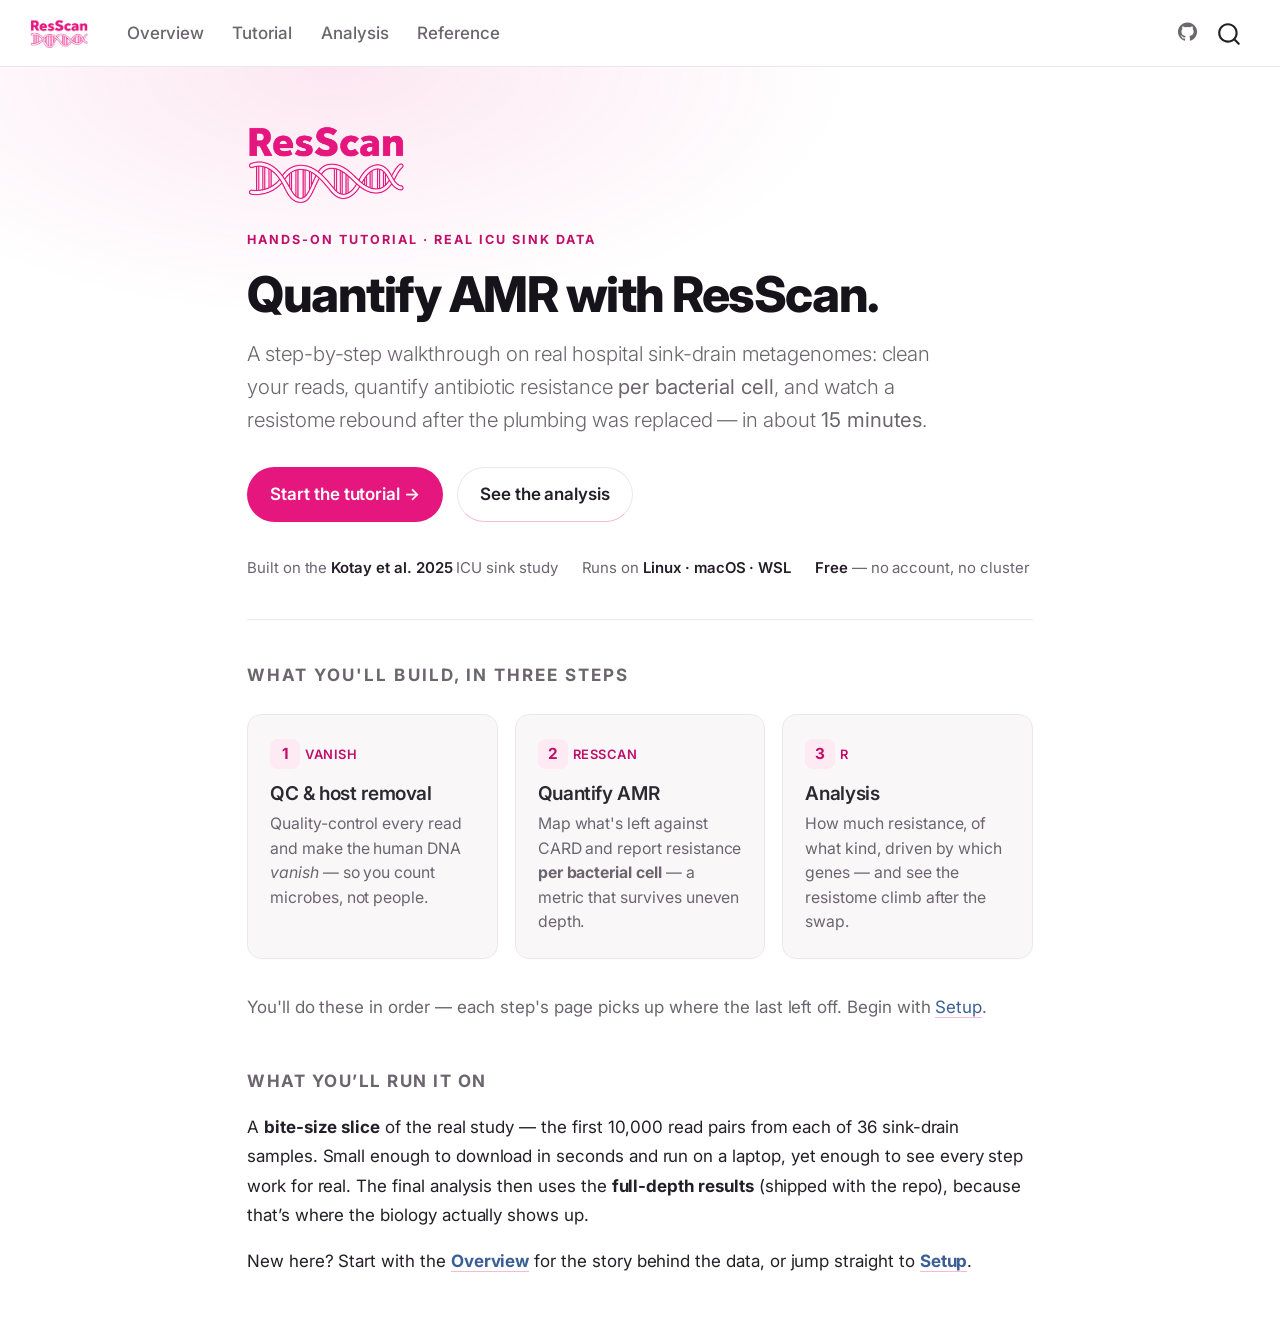
==== docs/index.html @ 4ffc07d5 "ResScan tutorial site" ====
<!DOCTYPE html>
<html xmlns="http://www.w3.org/1999/xhtml" lang="en" xml:lang="en"><head>

<meta charset="utf-8">
<meta name="generator" content="quarto-1.10.18">

<meta name="viewport" content="width=device-width, initial-scale=1.0, user-scalable=yes">

<meta name="description" content="Clean your reads, quantify resistance per bacterial cell with ResScan, and watch a hospital resistome rebound — a hands-on tutorial on real data.">

<title>ResScan Tutorial — quantify metagenomic AMR, hands-on with real data – ResScan Tutorial</title>
<style>
/* Default styles provided by pandoc.
** See https://pandoc.org/MANUAL.html#variables-for-html for config info.
*/
span.smallcaps{font-variant: small-caps;}
div.columns{display: flex; gap: 1.5em;}
div.column{flex: auto;}
@media screen {
div.columns{gap: min(4vw, 1.5em);}
div.column{overflow-x: auto;}
}
div.hanging-indent{margin-left: 1.5em; text-indent: -1.5em;}
ul.task-list{list-style: none;}
ul.task-list li input[type="checkbox"] {
  width: 0.8em;
  margin: 0 0.8em 0.2em -1em; /* quarto-specific, see https://github.com/quarto-dev/quarto-cli/issues/4556 */ 
  vertical-align: middle;
}
</style>


<script src="site_libs/quarto-nav/quarto-nav.js"></script>
<script src="site_libs/clipboard/clipboard.min.js"></script>
<script src="site_libs/quarto-search/autocomplete.umd.js"></script>
<script src="site_libs/quarto-search/fuse.min.js"></script>
<script src="site_libs/quarto-search/quarto-search.js"></script>
<meta name="quarto:offset" content="./">
<link href="./favicon.png" rel="icon" type="image/png">
<script src="site_libs/quarto-html/quarto.js" type="module"></script>
<script src="site_libs/quarto-html/tabsets/tabsets.js" type="module"></script>
<script src="site_libs/quarto-html/popper.min.js"></script>
<script src="site_libs/quarto-html/tippy.umd.min.js"></script>
<script src="site_libs/quarto-html/anchor.min.js"></script>
<link href="site_libs/quarto-html/tippy.css" rel="stylesheet">
<link href="site_libs/quarto-html/quarto-syntax-highlighting-2caa1e2480b4fa786729bb69595b6e9c.css" rel="stylesheet" id="quarto-text-highlighting-styles">
<script src="site_libs/bootstrap/bootstrap.min.js"></script>
<link href="site_libs/bootstrap/bootstrap-icons.css" rel="stylesheet">
<link href="site_libs/bootstrap/bootstrap-21cac9702813ef82957ec0db438e7100.min.css" rel="stylesheet" append-hash="true" id="quarto-bootstrap" data-mode="light">
<script id="quarto-search-options" type="application/json">{
  "location": "navbar",
  "copy-button": false,
  "collapse-after": 3,
  "panel-placement": "end",
  "type": "overlay",
  "limit": 50,
  "keyboard-shortcut": [
    "f",
    "/",
    "s"
  ],
  "show-item-context": false,
  "language": {
    "search-no-results-text": "No results",
    "search-matching-documents-text": "matching documents",
    "search-copy-link-title": "Copy link to search",
    "search-hide-matches-text": "Hide additional matches",
    "search-more-match-text": "more match in this document",
    "search-more-matches-text": "more matches in this document",
    "search-clear-button-title": "Clear",
    "search-text-placeholder": "",
    "search-detached-cancel-button-title": "Cancel",
    "search-submit-button-title": "Submit",
    "search-label": "Search"
  }
}</script>


</head>

<body class="nav-fixed quarto-light">

<div id="quarto-search-results"></div>
  <header id="quarto-header" class="headroom fixed-top">
    <nav class="navbar navbar-expand-lg " data-bs-theme="dark">
      <div class="navbar-container container-fluid">
      <div class="navbar-brand-container mx-auto">
    <a href="./index.html" class="navbar-brand navbar-brand-logo">
    <img src="./logo/ResScanLogo_web.png" alt="ResScan" class="navbar-logo light-content">
    <img src="./logo/ResScanLogo_web.png" alt="ResScan" class="navbar-logo dark-content">
    </a>
    <a class="navbar-brand" href="./index.html">
    <span class="navbar-title">ResScan Tutorial</span>
    </a>
  </div>
            <div id="quarto-search" class="" title="Search"></div>
          <button class="navbar-toggler" type="button" data-bs-toggle="collapse" data-bs-target="#navbarCollapse" aria-controls="navbarCollapse" role="menu" aria-expanded="false" aria-label="Toggle navigation" onclick="if (window.quartoToggleHeadroom) { window.quartoToggleHeadroom(); }">
  <span class="navbar-toggler-icon"></span>
</button>
          <div class="collapse navbar-collapse" id="navbarCollapse">
            <ul class="navbar-nav navbar-nav-scroll me-auto">
  <li class="nav-item">
    <a class="nav-link" href="./overview.html"> 
<span class="menu-text">Overview</span></a>
  </li>  
  <li class="nav-item">
    <a class="nav-link" href="./setup.html"> 
<span class="menu-text">Tutorial</span></a>
  </li>  
  <li class="nav-item">
    <a class="nav-link" href="./analysis.html"> 
<span class="menu-text">Analysis</span></a>
  </li>  
  <li class="nav-item">
    <a class="nav-link" href="./output-reference.html"> 
<span class="menu-text">Reference</span></a>
  </li>  
</ul>
            <ul class="navbar-nav navbar-nav-scroll ms-auto">
  <li class="nav-item compact">
    <a class="nav-link" href="https://github.com/hsgweon/resscan-tutorial"> <i class="bi bi-github" role="img" aria-label="GitHub repository">
</i> 
<span class="menu-text"></span></a>
  </li>  
</ul>
          </div> <!-- /navcollapse -->
            <div class="quarto-navbar-tools">
</div>
      </div> <!-- /container-fluid -->
    </nav>
</header>
<!-- content -->
<div id="quarto-content" class="quarto-container page-columns page-rows-contents page-layout-full page-navbar">
<!-- sidebar -->
<!-- margin-sidebar -->
    
<!-- main -->
<main class="content column-page" id="quarto-document-content"><header id="title-block-header" class="quarto-title-block"></header>




<div class="landing-wrap">
<section class="hero">
  <img class="hero-logo" src="logo/ResScanLogo_web.png" alt="ResScan">
  <div class="eyebrow">Hands-on tutorial · real ICU sink data</div>
  <div class="hero-title">Quantify AMR with ResScan.</div>
  <p class="lead">
    A step-by-step walkthrough on real hospital sink-drain metagenomes: clean your
    reads, quantify antibiotic resistance <strong>per bacterial cell</strong>, and
    watch a resistome rebound after the plumbing was replaced — in about
    <strong>15 minutes</strong>.
  </p>
  <div class="cta">
    <a class="btn-primary-cta" href="setup.html">Start the tutorial →</a>
    <a class="btn-ghost-cta" href="analysis.html">See the analysis</a>
  </div>
  <div class="meta-strip">
    <span>Built on the <strong>Kotay et&nbsp;al. 2025</strong> ICU sink study</span>
    <span>Runs on <strong>Linux · macOS · WSL</strong></span>
    <span><strong>Free</strong> — no account, no cluster</span>
  </div>
</section>

<p class="section-eyebrow">What you'll build, in three steps</p>

<div class="workflow">
  <div class="step-card">
    <span class="step-num">1</span>
    <span class="tool">VANISH</span>
    <h3 class="anchored">QC &amp; host removal</h3>
    <p>Quality-control every read and make the human DNA <em>vanish</em> — so you count
    microbes, not people.</p>
  </div>
  <div class="step-card">
    <span class="step-num">2</span>
    <span class="tool">ResScan</span>
    <h3 class="anchored">Quantify AMR</h3>
    <p>Map what's left against CARD and report resistance <strong>per bacterial
    cell</strong> — a metric that survives uneven depth.</p>
  </div>
  <div class="step-card">
    <span class="step-num">3</span>
    <span class="tool">R</span>
    <h3 class="anchored">Analysis</h3>
    <p>How much resistance, of what kind, driven by which genes — and see the
    resistome climb after the swap.</p>
  </div>
</div>

<p class="workflow-note">You'll do these in order — each step's page picks up where the
last left off. Begin with <a href="setup.html">Setup</a>.</p>
<div class="section-eyebrow" style="margin-top:2.6rem">
<p>What you’ll run it on</p>
</div>
<p>A <strong>bite-size slice</strong> of the real study — the first 10,000 read pairs from each of 36 sink-drain samples. Small enough to download in seconds and run on a laptop, yet enough to see every step work for real. The final analysis then uses the <strong>full-depth results</strong> (shipped with the repo), because that’s where the biology actually shows up.</p>
<p>New here? Start with the <a href="./overview.html"><strong>Overview</strong></a> for the story behind the data, or jump straight to <a href="./setup.html"><strong>Setup</strong></a>.</p>
</div>



<a onclick="window.scrollTo(0, 0); return false;" role="button" id="quarto-back-to-top"><i class="bi bi-arrow-up"></i> Back to top</a></main> <!-- /main -->
<script id="quarto-html-after-body" type="application/javascript">
  window.document.addEventListener("DOMContentLoaded", function (event) {
    const icon = "";
    const anchorJS = new window.AnchorJS();
    anchorJS.options = {
      placement: 'right',
      icon: icon
    };
    anchorJS.add('.anchored');
    const isCodeAnnotation = (el) => {
      for (const clz of el.classList) {
        if (clz.startsWith('code-annotation-')) {                     
          return true;
        }
      }
      return false;
    }
    const onCopySuccess = function(e) {
      // button target
      const button = e.trigger;
      // don't keep focus
      button.blur();
      // flash "checked"
      button.classList.add('code-copy-button-checked');
      var currentTitle = button.getAttribute("title");
      button.setAttribute("title", "Copied!");
      let tooltip;
      if (window.bootstrap) {
        button.setAttribute("data-bs-toggle", "tooltip");
        button.setAttribute("data-bs-placement", "left");
        button.setAttribute("data-bs-title", "Copied!");
        tooltip = new bootstrap.Tooltip(button, 
          { trigger: "manual", 
            customClass: "code-copy-button-tooltip",
            offset: [0, -8]});
        tooltip.show();    
      }
      setTimeout(function() {
        if (tooltip) {
          tooltip.hide();
          button.removeAttribute("data-bs-title");
          button.removeAttribute("data-bs-toggle");
          button.removeAttribute("data-bs-placement");
        }
        button.setAttribute("title", currentTitle);
        button.classList.remove('code-copy-button-checked');
      }, 1000);
      // clear code selection
      e.clearSelection();
    }
    const getTextToCopy = function(trigger) {
      const outerScaffold = trigger.parentElement.cloneNode(true);
      const codeEl = outerScaffold.querySelector('code');
      for (const childEl of codeEl.children) {
        if (isCodeAnnotation(childEl)) {
          childEl.remove();
        }
      }
      return codeEl.innerText;
    }
    const clipboard = new window.ClipboardJS('.code-copy-button:not([data-in-quarto-modal])', {
      text: getTextToCopy
    });
    clipboard.on('success', onCopySuccess);
    if (window.document.getElementById('quarto-embedded-source-code-modal')) {
      const clipboardModal = new window.ClipboardJS('.code-copy-button[data-in-quarto-modal]', {
        text: getTextToCopy,
        container: window.document.getElementById('quarto-embedded-source-code-modal')
      });
      clipboardModal.on('success', onCopySuccess);
    }
      var localhostRegex = new RegExp(/^(?:http|https):\/\/localhost\:?[0-9]*\//);
      var mailtoRegex = new RegExp(/^mailto:/);
        var filterRegex = new RegExp("https:\/\/hsgweon\.github\.io\/resscan-tutorial");
      var isInternal = (href) => {
          return filterRegex.test(href) || localhostRegex.test(href) || mailtoRegex.test(href);
      }
      // Inspect non-navigation links and adorn them if external
     var links = window.document.querySelectorAll('a[href]:not(.nav-link):not(.navbar-brand):not(.toc-action):not(.sidebar-link):not(.sidebar-item-toggle):not(.pagination-link):not(.no-external):not([aria-hidden]):not(.dropdown-item):not(.quarto-navigation-tool):not(.about-link)');
      for (var i=0; i<links.length; i++) {
        const link = links[i];
        if (!isInternal(link.href)) {
          // undo the damage that might have been done by quarto-nav.js in the case of
          // links that we want to consider external
          if (link.dataset.originalHref !== undefined) {
            link.href = link.dataset.originalHref;
          }
        }
      }
    function tippyHover(el, contentFn, onTriggerFn, onUntriggerFn) {
      const config = {
        allowHTML: true,
        maxWidth: 500,
        delay: 100,
        arrow: false,
        appendTo: function(el) {
            return el.parentElement;
        },
        interactive: true,
        interactiveBorder: 10,
        theme: 'quarto',
        placement: 'bottom-start',
      };
      if (contentFn) {
        config.content = contentFn;
      }
      if (onTriggerFn) {
        config.onTrigger = onTriggerFn;
      }
      if (onUntriggerFn) {
        config.onUntrigger = onUntriggerFn;
      }
      window.tippy(el, config); 
    }
    const noterefs = window.document.querySelectorAll('a[role="doc-noteref"]');
    for (var i=0; i<noterefs.length; i++) {
      const ref = noterefs[i];
      tippyHover(ref, function() {
        // use id or data attribute instead here
        let href = ref.getAttribute('data-footnote-href') || ref.getAttribute('href');
        try { href = new URL(href).hash; } catch {}
        const id = href.replace(/^#\/?/, "");
        const note = window.document.getElementById(id);
        if (note) {
          return note.innerHTML;
        } else {
          return "";
        }
      });
    }
    const xrefs = window.document.querySelectorAll('a.quarto-xref');
    const processXRef = (id, note) => {
      // Strip column container classes
      const stripColumnClz = (el) => {
        el.classList.remove("page-full", "page-columns");
        if (el.children) {
          for (const child of el.children) {
            stripColumnClz(child);
          }
        }
      }
      stripColumnClz(note)
      if (id === null || id.startsWith('sec-')) {
        // Special case sections, only their first couple elements
        const container = document.createElement("div");
        if (note.children && note.children.length > 2) {
          container.appendChild(note.children[0].cloneNode(true));
          for (let i = 1; i < note.children.length; i++) {
            const child = note.children[i];
            if (child.tagName === "P" && child.innerText === "") {
              continue;
            } else {
              container.appendChild(child.cloneNode(true));
              break;
            }
          }
          if (window.Quarto?.typesetMath) {
            window.Quarto.typesetMath(container);
          }
          return container.innerHTML
        } else {
          if (window.Quarto?.typesetMath) {
            window.Quarto.typesetMath(note);
          }
          return note.innerHTML;
        }
      } else {
        // Remove any anchor links if they are present
        const anchorLink = note.querySelector('a.anchorjs-link');
        if (anchorLink) {
          anchorLink.remove();
        }
        if (window.Quarto?.typesetMath) {
          window.Quarto.typesetMath(note);
        }
        if (note.classList.contains("callout")) {
          return note.outerHTML;
        } else {
          return note.innerHTML;
        }
      }
    }
    for (var i=0; i<xrefs.length; i++) {
      const xref = xrefs[i];
      tippyHover(xref, undefined, function(instance) {
        instance.disable();
        let url = xref.getAttribute('href');
        let hash = undefined; 
        if (url.startsWith('#')) {
          hash = url;
        } else {
          try { hash = new URL(url).hash; } catch {}
        }
        if (hash) {
          const id = hash.replace(/^#\/?/, "");
          const note = window.document.getElementById(id);
          if (note !== null) {
            try {
              const html = processXRef(id, note.cloneNode(true));
              instance.setContent(html);
            } finally {
              instance.enable();
              instance.show();
            }
          } else {
            // See if we can fetch this
            fetch(url.split('#')[0])
            .then(res => res.text())
            .then(html => {
              const parser = new DOMParser();
              const htmlDoc = parser.parseFromString(html, "text/html");
              const note = htmlDoc.getElementById(id);
              if (note !== null) {
                const html = processXRef(id, note);
                instance.setContent(html);
              } 
            }).finally(() => {
              instance.enable();
              instance.show();
            });
          }
        } else {
          // See if we can fetch a full url (with no hash to target)
          // This is a special case and we should probably do some content thinning / targeting
          fetch(url)
          .then(res => res.text())
          .then(html => {
            const parser = new DOMParser();
            const htmlDoc = parser.parseFromString(html, "text/html");
            const note = htmlDoc.querySelector('main.content');
            if (note !== null) {
              // This should only happen for chapter cross references
              // (since there is no id in the URL)
              // remove the first header
              if (note.children.length > 0 && note.children[0].tagName === "HEADER") {
                note.children[0].remove();
              }
              const html = processXRef(null, note);
              instance.setContent(html);
            } 
          }).finally(() => {
            instance.enable();
            instance.show();
          });
        }
      }, function(instance) {
      });
    }
        let selectedAnnoteEl;
        const selectorForAnnotation = ( cell, annotation) => {
          let cellAttr = 'data-code-cell="' + cell + '"';
          let lineAttr = 'data-code-annotation="' +  annotation + '"';
          const selector = 'span[' + cellAttr + '][' + lineAttr + ']';
          return selector;
        }
        const selectCodeLines = (annoteEl) => {
          const doc = window.document;
          const targetCell = annoteEl.getAttribute("data-target-cell");
          const targetAnnotation = annoteEl.getAttribute("data-target-annotation");
          const annoteSpan = window.document.querySelector(selectorForAnnotation(targetCell, targetAnnotation));
          const lines = annoteSpan.getAttribute("data-code-lines").split(",");
          const lineIds = lines.map((line) => {
            return targetCell + "-" + line;
          })
          let top = null;
          let height = null;
          let parent = null;
          if (lineIds.length > 0) {
              //compute the position of the single el (top and bottom and make a div)
              const el = window.document.getElementById(lineIds[0]);
              top = el.offsetTop;
              height = el.offsetHeight;
              parent = el.parentElement.parentElement;
            if (lineIds.length > 1) {
              const lastEl = window.document.getElementById(lineIds[lineIds.length - 1]);
              const bottom = lastEl.offsetTop + lastEl.offsetHeight;
              height = bottom - top;
            }
            if (top !== null && height !== null && parent !== null) {
              // cook up a div (if necessary) and position it 
              let div = window.document.getElementById("code-annotation-line-highlight");
              if (div === null) {
                div = window.document.createElement("div");
                div.setAttribute("id", "code-annotation-line-highlight");
                div.style.position = 'absolute';
                parent.appendChild(div);
              }
              div.style.top = top - 2 + "px";
              div.style.height = height + 4 + "px";
              div.style.left = 0;
              let gutterDiv = window.document.getElementById("code-annotation-line-highlight-gutter");
              if (gutterDiv === null) {
                gutterDiv = window.document.createElement("div");
                gutterDiv.setAttribute("id", "code-annotation-line-highlight-gutter");
                gutterDiv.style.position = 'absolute';
                const codeCell = window.document.getElementById(targetCell);
                const gutter = codeCell.querySelector('.code-annotation-gutter');
                gutter.appendChild(gutterDiv);
              }
              gutterDiv.style.top = top - 2 + "px";
              gutterDiv.style.height = height + 4 + "px";
            }
            selectedAnnoteEl = annoteEl;
          }
        };
        const unselectCodeLines = () => {
          const elementsIds = ["code-annotation-line-highlight", "code-annotation-line-highlight-gutter"];
          elementsIds.forEach((elId) => {
            const div = window.document.getElementById(elId);
            if (div) {
              div.remove();
            }
          });
          selectedAnnoteEl = undefined;
        };
          // Handle positioning of the toggle
      window.addEventListener(
        "resize",
        throttle(() => {
          elRect = undefined;
          if (selectedAnnoteEl) {
            selectCodeLines(selectedAnnoteEl);
          }
        }, 10)
      );
      function throttle(fn, ms) {
      let throttle = false;
      let timer;
        return (...args) => {
          if(!throttle) { // first call gets through
              fn.apply(this, args);
              throttle = true;
          } else { // all the others get throttled
              if(timer) clearTimeout(timer); // cancel #2
              timer = setTimeout(() => {
                fn.apply(this, args);
                timer = throttle = false;
              }, ms);
          }
        };
      }
        // Attach click handler to the DT
        const annoteDls = window.document.querySelectorAll('dt[data-target-cell]');
        for (const annoteDlNode of annoteDls) {
          annoteDlNode.addEventListener('click', (event) => {
            const clickedEl = event.target;
            if (clickedEl !== selectedAnnoteEl) {
              unselectCodeLines();
              const activeEl = window.document.querySelector('dt[data-target-cell].code-annotation-active');
              if (activeEl) {
                activeEl.classList.remove('code-annotation-active');
              }
              selectCodeLines(clickedEl);
              clickedEl.classList.add('code-annotation-active');
            } else {
              // Unselect the line
              unselectCodeLines();
              clickedEl.classList.remove('code-annotation-active');
            }
          });
        }
    const findCites = (el) => {
      const parentEl = el.parentElement;
      if (parentEl) {
        const cites = parentEl.dataset.cites;
        if (cites) {
          return {
            el,
            cites: cites.split(' ')
          };
        } else {
          return findCites(el.parentElement)
        }
      } else {
        return undefined;
      }
    };
    var bibliorefs = window.document.querySelectorAll('a[role="doc-biblioref"]');
    for (var i=0; i<bibliorefs.length; i++) {
      const ref = bibliorefs[i];
      const citeInfo = findCites(ref);
      if (citeInfo) {
        tippyHover(citeInfo.el, function() {
          var popup = window.document.createElement('div');
          citeInfo.cites.forEach(function(cite) {
            var citeDiv = window.document.createElement('div');
            citeDiv.classList.add('hanging-indent');
            citeDiv.classList.add('csl-entry');
            var biblioDiv = window.document.getElementById('ref-' + cite);
            if (biblioDiv) {
              citeDiv.innerHTML = biblioDiv.innerHTML;
            }
            popup.appendChild(citeDiv);
          });
          return popup.innerHTML;
        });
      }
    }
  });
  </script>
</div> <!-- /content -->




</body></html>
---- docs/site_libs/quarto-html/tippy.css ----
.tippy-box[data-animation=fade][data-state=hidden]{opacity:0}[data-tippy-root]{max-width:calc(100vw - 10px)}.tippy-box{position:relative;background-color:#333;color:#fff;border-radius:4px;font-size:14px;line-height:1.4;white-space:normal;outline:0;transition-property:transform,visibility,opacity}.tippy-box[data-placement^=top]>.tippy-arrow{bottom:0}.tippy-box[data-placement^=top]>.tippy-arrow:before{bottom:-7px;left:0;border-width:8px 8px 0;border-top-color:initial;transform-origin:center top}.tippy-box[data-placement^=bottom]>.tippy-arrow{top:0}.tippy-box[data-placement^=bottom]>.tippy-arrow:before{top:-7px;left:0;border-width:0 8px 8px;border-bottom-color:initial;transform-origin:center bottom}.tippy-box[data-placement^=left]>.tippy-arrow{right:0}.tippy-box[data-placement^=left]>.tippy-arrow:before{border-width:8px 0 8px 8px;border-left-color:initial;right:-7px;transform-origin:center left}.tippy-box[data-placement^=right]>.tippy-arrow{left:0}.tippy-box[data-placement^=right]>.tippy-arrow:before{left:-7px;border-width:8px 8px 8px 0;border-right-color:initial;transform-origin:center right}.tippy-box[data-inertia][data-state=visible]{transition-timing-function:cubic-bezier(.54,1.5,.38,1.11)}.tippy-arrow{width:16px;height:16px;color:#333}.tippy-arrow:before{content:"";position:absolute;border-color:transparent;border-style:solid}.tippy-content{position:relative;padding:5px 9px;z-index:1}
---- docs/site_libs/quarto-html/quarto-syntax-highlighting-2caa1e2480b4fa786729bb69595b6e9c.css ----
/* quarto syntax highlight colors */
:root {
  --quarto-hl-al-color: #ff5555;
  --quarto-hl-an-color: #6a737d;
  --quarto-hl-at-color: #d73a49;
  --quarto-hl-bn-color: #005cc5;
  --quarto-hl-bu-color: #d73a49;
  --quarto-hl-ch-color: #032f62;
  --quarto-hl-co-color: #6a737d;
  --quarto-hl-cv-color: #6a737d;
  --quarto-hl-cn-color: #005cc5;
  --quarto-hl-cf-color: #d73a49;
  --quarto-hl-dt-color: #d73a49;
  --quarto-hl-dv-color: #005cc5;
  --quarto-hl-do-color: #6a737d;
  --quarto-hl-er-color: #ff5555;
  --quarto-hl-ex-color: #d73a49;
  --quarto-hl-fl-color: #005cc5;
  --quarto-hl-fu-color: #6f42c1;
  --quarto-hl-im-color: #032f62;
  --quarto-hl-in-color: #6a737d;
  --quarto-hl-kw-color: #d73a49;
  --quarto-hl-op-color: #24292e;
  --quarto-hl-pp-color: #d73a49;
  --quarto-hl-re-color: #6a737d;
  --quarto-hl-sc-color: #005cc5;
  --quarto-hl-ss-color: #032f62;
  --quarto-hl-st-color: #032f62;
  --quarto-hl-va-color: #e36209;
  --quarto-hl-vs-color: #032f62;
  --quarto-hl-wa-color: #ff5555;
}

/* other quarto variables */
:root {
  --quarto-font-monospace: "JetBrains Mono", "SFMono-Regular", Menlo, Consolas, monospace;
}

/* syntax highlight based on Pandoc's rules */
pre > code.sourceCode > span {
  color: #24292e;
}

code.sourceCode > span {
  color: #24292e;
}

div.sourceCode,
div.sourceCode pre.sourceCode {
  color: #24292e;
}

/* Normal */
code span {
  color: #24292e;
}

/* Alert */
code span.al {
  font-weight: bold;
  color: #ff5555;
}

/* Annotation */
code span.an {
  color: #6a737d;
}

/* Attribute */
code span.at {
  color: #d73a49;
}

/* BaseN */
code span.bn {
  color: #005cc5;
}

/* BuiltIn */
code span.bu {
  color: #d73a49;
}

/* ControlFlow */
code span.cf {
  color: #d73a49;
}

/* Char */
code span.ch {
  color: #032f62;
}

/* Constant */
code span.cn {
  color: #005cc5;
}

/* Comment */
code span.co {
  color: #6a737d;
}

/* CommentVar */
code span.cv {
  color: #6a737d;
}

/* Documentation */
code span.do {
  color: #6a737d;
}

/* DataType */
code span.dt {
  color: #d73a49;
}

/* DecVal */
code span.dv {
  color: #005cc5;
}

/* Error */
code span.er {
  color: #ff5555;
  text-decoration: underline;
}

/* Extension */
code span.ex {
  font-weight: bold;
  color: #d73a49;
}

/* Float */
code span.fl {
  color: #005cc5;
}

/* Function */
code span.fu {
  color: #6f42c1;
}

/* Import */
code span.im {
  color: #032f62;
}

/* Information */
code span.in {
  color: #6a737d;
}

/* Keyword */
code span.kw {
  color: #d73a49;
}

/* Operator */
code span.op {
  color: #24292e;
}

/* Preprocessor */
code span.pp {
  color: #d73a49;
}

/* RegionMarker */
code span.re {
  color: #6a737d;
}

/* SpecialChar */
code span.sc {
  color: #005cc5;
}

/* SpecialString */
code span.ss {
  color: #032f62;
}

/* String */
code span.st {
  color: #032f62;
}

/* Variable */
code span.va {
  color: #e36209;
}

/* VerbatimString */
code span.vs {
  color: #032f62;
}

/* Warning */
code span.wa {
  color: #ff5555;
}

.prevent-inlining {
  content: "</";
}

/*# sourceMappingURL=c658f9736a188bbf5e3cb6bc65e6aa52.css.map */
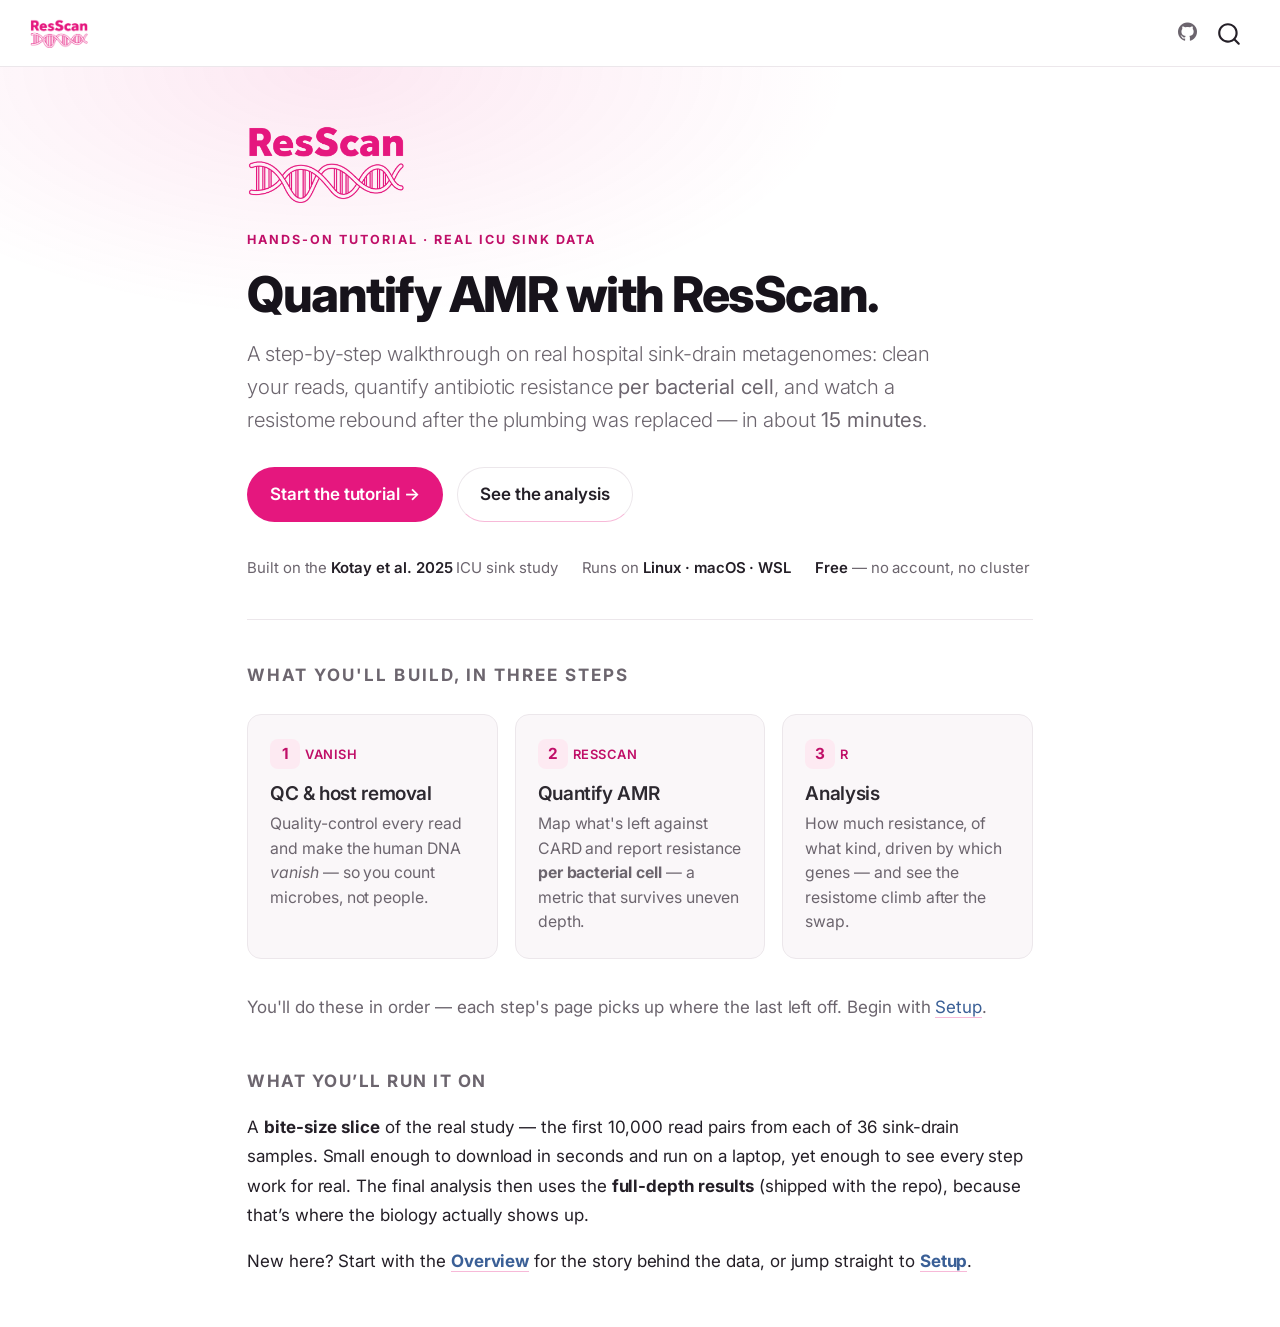
==== commit 7b1ec12c: "Update content" ====
--- a/docs/index.html
+++ b/docs/index.html
@@ -98,24 +98,6 @@
   <span class="navbar-toggler-icon"></span>
 </button>
           <div class="collapse navbar-collapse" id="navbarCollapse">
-            <ul class="navbar-nav navbar-nav-scroll me-auto">
-  <li class="nav-item">
-    <a class="nav-link" href="./overview.html"> 
-<span class="menu-text">Overview</span></a>
-  </li>  
-  <li class="nav-item">
-    <a class="nav-link" href="./setup.html"> 
-<span class="menu-text">Tutorial</span></a>
-  </li>  
-  <li class="nav-item">
-    <a class="nav-link" href="./analysis.html"> 
-<span class="menu-text">Analysis</span></a>
-  </li>  
-  <li class="nav-item">
-    <a class="nav-link" href="./output-reference.html"> 
-<span class="menu-text">Reference</span></a>
-  </li>  
-</ul>
             <ul class="navbar-nav navbar-nav-scroll ms-auto">
   <li class="nav-item compact">
     <a class="nav-link" href="https://github.com/hsgweon/resscan-tutorial"> <i class="bi bi-github" role="img" aria-label="GitHub repository">
